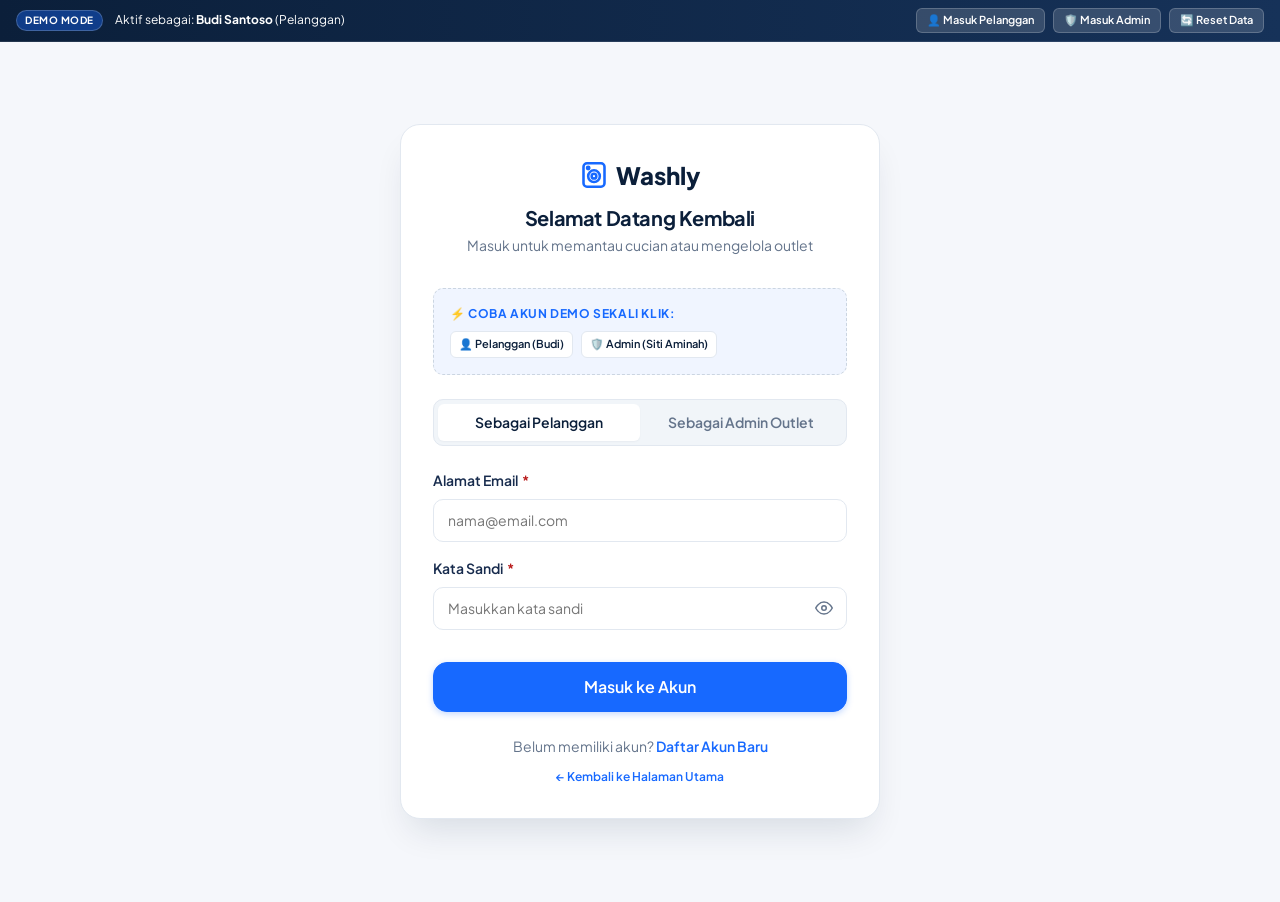
==== login.html @ fc2fd1ee "feat(auth): add landing page, registration, and role-based login with demo switcher" ====
<!DOCTYPE html>
<html lang="id">
<head>
  <meta charset="UTF-8">
  <meta name="viewport" content="width=device-width, initial-scale=1.0">
  <title>Masuk ke Akun — Washly</title>
  <meta name="description" content="Masuk ke portal Washly Laundry untuk memantau status cucian, riwayat pesanan, atau akses dasbor admin.">

  <link rel="stylesheet" href="css/reset.css">
  <link rel="stylesheet" href="css/global.css">
  <link rel="stylesheet" href="css/components.css">
  <link rel="stylesheet" href="css/auth.css">
  <link rel="stylesheet" href="css/responsive.css">
</head>
<body>

  <div class="auth-wrapper">
    <div class="auth-card">
      <div class="auth-header">
        <a href="index.html" class="auth-logo">
          <svg width="28" height="28" viewBox="0 0 24 24" fill="none" stroke="currentColor" stroke-width="2.2">
            <rect x="3" y="2" width="18" height="20" rx="3"/><circle cx="12" cy="13" r="5"/><circle cx="12" cy="13" r="2"/><circle cx="7" cy="6" r="1"/>
          </svg>
          <span>Washly</span>
        </a>
        <h1 class="auth-title">Selamat Datang Kembali</h1>
        <p class="auth-desc">Masuk untuk memantau cucian atau mengelola outlet</p>
      </div>

      <!-- Demo Accounts Shortcut Box -->
      <div class="auth-demo-accounts">
        <div class="auth-demo-title">
          <span>⚡ Coba Akun Demo Sekali Klik:</span>
        </div>
        <div class="auth-demo-buttons">
          <button type="button" class="auth-demo-pill" id="btn-fill-customer">
            👤 Pelanggan (Budi)
          </button>
          <button type="button" class="auth-demo-pill" id="btn-fill-admin">
            🛡️ Admin (Siti Aminah)
          </button>
        </div>
      </div>

      <!-- Role Selector Tabs -->
      <div class="auth-role-tabs">
        <button type="button" class="auth-role-tab active" data-role="customer">
          Sebagai Pelanggan
        </button>
        <button type="button" class="auth-role-tab" data-role="admin">
          Sebagai Admin Outlet
        </button>
      </div>

      <form id="washly-login-form" novalidate>
        <input type="hidden" id="login-role" value="customer">

        <div class="form-group">
          <label for="login-email" class="form-label">
            Alamat Email <span class="required">*</span>
          </label>
          <input 
            type="email" 
            id="login-email" 
            class="form-control" 
            placeholder="nama@email.com" 
            required 
            autocomplete="email"
          >
          <div class="form-error"></div>
        </div>

        <div class="form-group">
          <div class="flex items-center justify-between mb-xs">
            <label for="login-password" class="form-label" style="margin-bottom:0;">
              Kata Sandi <span class="required">*</span>
            </label>
          </div>
          <div class="input-password-wrapper">
            <input 
              type="password" 
              id="login-password" 
              class="form-control" 
              placeholder="Masukkan kata sandi" 
              required 
              autocomplete="current-password"
            >
            <button type="button" class="btn-toggle-password" aria-label="Lihat kata sandi">
              <svg width="18" height="18" viewBox="0 0 24 24" fill="none" stroke="currentColor" stroke-width="2"><path d="M1 12s4-8 11-8 11 8 11 8-4 8-11 8-11-8-11-8z"/><circle cx="12" cy="12" r="3"/></svg>
            </button>
          </div>
          <div class="form-error"></div>
        </div>

        <button type="submit" class="btn btn-primary btn-lg mt-md" style="width: 100%;">
          Masuk ke Akun
        </button>
      </form>

      <div class="auth-footer">
        Belum memiliki akun? <a href="register.html">Daftar Akun Baru</a>
        <div class="mt-xs">
          <a href="index.html" class="text-xs text-muted">← Kembali ke Halaman Utama</a>
        </div>
      </div>
    </div>
  </div>

  <!-- Scripts -->
  <script src="js/config.js"></script>
  <script src="js/mock-data.js"></script>
  <script src="js/validators.js"></script>
  <script src="js/api.js"></script>
  <script src="js/app.js"></script>
  <script src="js/navigation.js"></script>
  <script src="js/auth.js"></script>
</body>
</html>
---- css/global.css ----
/* ==========================================================================
   Washly - Global Tokens & Layout
   Theme: SOFT LUXURY — NAVY & ELECTRIC BLUE
   ========================================================================== */

@import url('https://fonts.googleapis.com/css2?family=Plus+Jakarta+Sans:wght@300;400;500;600;700;800&display=swap');

:root {
  /* Brand Palette */
  --color-primary-navy: #0B1F3A;
  --color-navy-dark: #071324;
  --color-navy-light: #163259;
  --color-navy-surface: #0f2544;

  --color-electric-blue: #1769FF;
  --color-electric-blue-hover: #0F58DE;
  --color-electric-blue-light: #EBF2FF;
  --color-electric-blue-subtle: #F0F5FF;

  /* Neutrals & Surfaces */
  --color-background: #F5F7FB;
  --color-surface: #FFFFFF;
  --color-surface-hover: #F8FAFC;
  --color-surface-elevated: #FFFFFF;

  /* Typography Colors */
  --color-text-primary: #172B4D;
  --color-text-secondary: #64748B;
  --color-text-muted: #94A3B8;
  --color-text-inverse: #FFFFFF;
  --color-text-link: #1769FF;

  /* Borders & Dividers */
  --color-border: #E2E8F0;
  --color-border-light: #F1F5F9;
  --color-border-focus: #1769FF;

  /* Status Colors */
  --color-success: #15803D;
  --color-success-bg: #DCFCE7;
  --color-success-border: #86EFAC;

  --color-warning: #B45309;
  --color-warning-bg: #FEF3C7;
  --color-warning-border: #FCD34D;

  --color-error: #B91C1C;
  --color-error-bg: #FEE2E2;
  --color-error-border: #FCA5A5;

  --color-info: #0284C7;
  --color-info-bg: #E0F2FE;
  --color-info-border: #7DD3FC;

  /* Spacing Scale (8pt system) */
  --space-2xs: 0.25rem;  /* 4px */
  --space-xs: 0.5rem;    /* 8px */
  --space-sm: 0.75rem;   /* 12px */
  --space-md: 1rem;      /* 16px */
  --space-lg: 1.5rem;    /* 24px */
  --space-xl: 2rem;      /* 32px */
  --space-2xl: 3rem;     /* 48px */
  --space-3xl: 4rem;     /* 64px */

  /* Typography Scale */
  --font-family-base: 'Plus Jakarta Sans', -apple-system, BlinkMacSystemFont, 'Segoe UI', Roboto, sans-serif;
  --font-size-xs: 0.75rem;    /* 12px */
  --font-size-sm: 0.875rem;   /* 14px */
  --font-size-base: 1rem;     /* 16px */
  --font-size-lg: 1.125rem;   /* 18px */
  --font-size-xl: 1.25rem;    /* 20px */
  --font-size-2xl: 1.5rem;    /* 24px */
  --font-size-3xl: 1.875rem;  /* 30px */
  --font-size-4xl: 2.25rem;   /* 36px */

  /* Border Radii */
  --radius-xs: 4px;
  --radius-sm: 6px;
  --radius-md: 10px;
  --radius-lg: 14px;
  --radius-xl: 20px;
  --radius-full: 9999px;

  /* Subtle Soft Luxury Shadows */
  --shadow-xs: 0 1px 2px rgba(11, 31, 58, 0.04);
  --shadow-sm: 0 2px 4px rgba(11, 31, 58, 0.05);
  --shadow-md: 0 4px 12px rgba(11, 31, 58, 0.06), 0 1px 3px rgba(11, 31, 58, 0.04);
  --shadow-lg: 0 10px 25px -5px rgba(11, 31, 58, 0.08), 0 8px 10px -6px rgba(11, 31, 58, 0.04);
  --shadow-xl: 0 20px 35px -10px rgba(11, 31, 58, 0.12);

  /* Transitions */
  --transition-fast: 150ms ease;
  --transition-normal: 250ms ease;
  --transition-slow: 350ms ease;
}

body {
  background-color: var(--color-background);
  color: var(--color-text-primary);
  font-family: var(--font-family-base);
  font-size: var(--font-size-base);
  min-height: 100vh;
  display: flex;
  flex-direction: column;
}

/* Base typography helpers */
h1, h2, h3, h4, h5, h6 {
  color: var(--color-primary-navy);
  font-weight: 700;
  line-height: 1.25;
  letter-spacing: -0.02em;
}

h1 { font-size: var(--font-size-3xl); }
h2 { font-size: var(--font-size-2xl); }
h3 { font-size: var(--font-size-xl); }
h4 { font-size: var(--font-size-lg); }
p { color: var(--color-text-secondary); line-height: 1.6; }

/* Layout Containers */
.container {
  width: 100%;
  max-width: 1240px;
  margin-inline: auto;
  padding-inline: var(--space-lg);
}

.container-narrow {
  width: 100%;
  max-width: 900px;
  margin-inline: auto;
  padding-inline: var(--space-lg);
}

.container-full {
  width: 100%;
  padding-inline: var(--space-lg);
}

/* Flex utilities */
.flex { display: flex; }
.flex-col { display: flex; flex-direction: column; }
.flex-wrap { flex-wrap: wrap; }
.items-center { align-items: center; }
.items-start { align-items: flex-start; }
.justify-between { justify-content: space-between; }
.justify-center { justify-content: center; }
.justify-end { justify-content: flex-end; }
.gap-xs { gap: var(--space-xs); }
.gap-sm { gap: var(--space-sm); }
.gap-md { gap: var(--space-md); }
.gap-lg { gap: var(--space-lg); }
.gap-xl { gap: var(--space-xl); }

/* Grid utilities */
.grid { display: grid; }
.grid-cols-2 { grid-template-columns: repeat(2, minmax(0, 1fr)); }
.grid-cols-3 { grid-template-columns: repeat(3, minmax(0, 1fr)); }
.grid-cols-4 { grid-template-columns: repeat(4, minmax(0, 1fr)); }

/* Spacing helpers */
.mt-xs { margin-top: var(--space-xs); }
.mt-sm { margin-top: var(--space-sm); }
.mt-md { margin-top: var(--space-md); }
.mt-lg { margin-top: var(--space-lg); }
.mt-xl { margin-top: var(--space-xl); }
.mb-xs { margin-bottom: var(--space-xs); }
.mb-sm { margin-bottom: var(--space-sm); }
.mb-md { margin-bottom: var(--space-md); }
.mb-lg { margin-bottom: var(--space-lg); }
.mb-xl { margin-bottom: var(--space-xl); }

/* Text helpers */
.text-center { text-align: center; }
.text-right { text-align: right; }
.text-sm { font-size: var(--font-size-sm); }
.text-xs { font-size: var(--font-size-xs); }
.text-muted { color: var(--color-text-muted); }
.text-secondary { color: var(--color-text-secondary); }
.font-medium { font-weight: 500; }
.font-semibold { font-weight: 600; }
.font-bold { font-weight: 700; }

/* Accessibility helper */
.sr-only {
  position: absolute;
  width: 1px;
  height: 1px;
  padding: 0;
  margin: -1px;
  overflow: hidden;
  clip: rect(0, 0, 0, 0);
  white-space: nowrap;
  border-width: 0;
}
---- css/components.css ----
/* ==========================================================================
   Washly - Reusable Components
   Buttons, Form Inputs, Cards, Tables, Badges, Steppers, Modals, Toasts
   ========================================================================== */

/* --------------------------------------------------------------------------
   Buttons
   -------------------------------------------------------------------------- */
.btn {
  display: inline-flex;
  align-items: center;
  justify-content: center;
  gap: var(--space-xs);
  padding: 0.625rem 1.25rem;
  font-size: var(--font-size-sm);
  font-weight: 600;
  border-radius: var(--radius-md);
  border: 1px solid transparent;
  transition: all var(--transition-fast);
  text-decoration: none;
  white-space: nowrap;
  line-height: 1.25;
}

.btn:disabled {
  opacity: 0.55;
  cursor: not-allowed;
  pointer-events: none;
}

.btn-primary {
  background-color: var(--color-electric-blue);
  color: #FFFFFF;
  border-color: var(--color-electric-blue);
  box-shadow: 0 2px 6px rgba(23, 105, 255, 0.25);
}

.btn-primary:hover {
  background-color: var(--color-electric-blue-hover);
  border-color: var(--color-electric-blue-hover);
  box-shadow: 0 4px 12px rgba(23, 105, 255, 0.35);
  transform: translateY(-1px);
}

.btn-navy {
  background-color: var(--color-primary-navy);
  color: #FFFFFF;
  border-color: var(--color-primary-navy);
}

.btn-navy:hover {
  background-color: var(--color-navy-light);
  border-color: var(--color-navy-light);
  transform: translateY(-1px);
}

.btn-secondary {
  background-color: #FFFFFF;
  color: var(--color-text-primary);
  border-color: var(--color-border);
  box-shadow: var(--shadow-xs);
}

.btn-secondary:hover {
  background-color: var(--color-surface-hover);
  border-color: #CBD5E1;
}

.btn-outline-primary {
  background-color: transparent;
  color: var(--color-electric-blue);
  border-color: var(--color-electric-blue);
}

.btn-outline-primary:hover {
  background-color: var(--color-electric-blue-light);
}

.btn-danger {
  background-color: var(--color-error);
  color: #FFFFFF;
  border-color: var(--color-error);
}

.btn-danger:hover {
  background-color: #991B1B;
}

.btn-sm {
  padding: 0.375rem 0.75rem;
  font-size: var(--font-size-xs);
  border-radius: var(--radius-sm);
}

.btn-lg {
  padding: 0.875rem 1.75rem;
  font-size: var(--font-size-base);
  border-radius: var(--radius-lg);
}

.btn-icon {
  padding: 0.5rem;
  border-radius: var(--radius-md);
}

/* --------------------------------------------------------------------------
   Cards
   -------------------------------------------------------------------------- */
.card {
  background-color: var(--color-surface);
  border: 1px solid var(--color-border);
  border-radius: var(--radius-lg);
  box-shadow: var(--shadow-xs);
  overflow: hidden;
  transition: box-shadow var(--transition-fast), border-color var(--transition-fast);
}

.card-hover:hover {
  border-color: #CBD5E1;
  box-shadow: var(--shadow-md);
  transform: translateY(-2px);
}

.card-header {
  padding: var(--space-lg);
  border-bottom: 1px solid var(--color-border);
  display: flex;
  align-items: center;
  justify-content: space-between;
}

.card-title {
  font-size: var(--font-size-lg);
  font-weight: 700;
  color: var(--color-primary-navy);
  margin: 0;
}

.card-subtitle {
  font-size: var(--font-size-sm);
  color: var(--color-text-secondary);
  margin-top: var(--space-2xs);
}

.card-body {
  padding: var(--space-lg);
}

.card-footer {
  padding: var(--space-md) var(--space-lg);
  background-color: var(--color-surface-hover);
  border-top: 1px solid var(--color-border);
}

/* --------------------------------------------------------------------------
   Form Controls
   -------------------------------------------------------------------------- */
.form-group {
  margin-bottom: var(--space-md);
  display: flex;
  flex-direction: column;
}

.form-label {
  display: block;
  font-size: var(--font-size-sm);
  font-weight: 600;
  color: var(--color-text-primary);
  margin-bottom: var(--space-xs);
}

.form-label .required {
  color: var(--color-error);
  margin-left: 2px;
}

.form-control,
.form-select,
.form-textarea {
  width: 100%;
  padding: 0.625rem 0.875rem;
  font-size: var(--font-size-sm);
  color: var(--color-text-primary);
  background-color: #FFFFFF;
  border: 1px solid var(--color-border);
  border-radius: var(--radius-md);
  transition: border-color var(--transition-fast), box-shadow var(--transition-fast);
}

.form-control:focus,
.form-select:focus,
.form-textarea:focus {
  border-color: var(--color-border-focus);
  box-shadow: 0 0 0 3px rgba(23, 105, 255, 0.15);
  outline: none;
}

.form-control.is-invalid,
.form-select.is-invalid,
.form-textarea.is-invalid {
  border-color: var(--color-error);
  background-color: #FFFDFD;
}

.form-control.is-invalid:focus {
  box-shadow: 0 0 0 3px rgba(185, 28, 28, 0.15);
}

.form-hint {
  font-size: var(--font-size-xs);
  color: var(--color-text-secondary);
  margin-top: var(--space-2xs);
}

.form-error {
  font-size: var(--font-size-xs);
  color: var(--color-error);
  margin-top: var(--space-2xs);
  display: none;
}

.form-error.visible {
  display: block;
}

.input-password-wrapper {
  position: relative;
  display: flex;
  align-items: center;
}

.input-password-wrapper .form-control {
  padding-right: 2.75rem;
}

.btn-toggle-password {
  position: absolute;
  right: 0.5rem;
  background: transparent;
  border: none;
  color: var(--color-text-secondary);
  padding: 0.375rem;
  border-radius: var(--radius-sm);
  display: flex;
  align-items: center;
  justify-content: center;
}

.btn-toggle-password:hover {
  color: var(--color-text-primary);
}

/* --------------------------------------------------------------------------
   Badges (Status & Service)
   -------------------------------------------------------------------------- */
.badge {
  display: inline-flex;
  align-items: center;
  gap: 0.375rem;
  padding: 0.25rem 0.625rem;
  font-size: var(--font-size-xs);
  font-weight: 600;
  border-radius: var(--radius-full);
  line-height: 1.2;
  white-space: nowrap;
}

.badge-dot {
  width: 6px;
  height: 6px;
  border-radius: 50%;
  background-color: currentColor;
}

/* Strict business flow status badges */
.badge-status-menunggu {
  background-color: #FEF3C7;
  color: #B45309;
  border: 1px solid #FCD34D;
}

.badge-status-diproses {
  background-color: #E0F2FE;
  color: #0369A1;
  border: 1px solid #BAE6FD;
}

.badge-status-siap {
  background-color: #EDE9FE;
  color: #6D28D9;
  border: 1px solid #DDD6FE;
}

.badge-status-diambil {
  background-color: #DCFCE7;
  color: #15803D;
  border: 1px solid #86EFAC;
}

.badge-service {
  background-color: var(--color-electric-blue-light);
  color: var(--color-electric-blue);
  border: 1px solid #D0E1FD;
}

.badge-role {
  background-color: #F1F5F9;
  color: #475569;
  border: 1px solid #E2E8F0;
  font-weight: 700;
  text-transform: uppercase;
  letter-spacing: 0.04em;
}

/* --------------------------------------------------------------------------
   Tables
   -------------------------------------------------------------------------- */
.table-container {
  width: 100%;
  overflow-x: auto;
  border: 1px solid var(--color-border);
  border-radius: var(--radius-lg);
  background-color: #FFFFFF;
}

.data-table {
  width: 100%;
  border-collapse: separate;
  border-spacing: 0;
  font-size: var(--font-size-sm);
}

.data-table th {
  background-color: #F8FAFC;
  color: var(--color-text-secondary);
  font-weight: 600;
  text-align: left;
  padding: 0.875rem 1rem;
  border-bottom: 1px solid var(--color-border);
  white-space: nowrap;
}

.data-table td {
  padding: 1rem;
  border-bottom: 1px solid var(--color-border);
  color: var(--color-text-primary);
  vertical-align: middle;
}

.data-table tbody tr:last-child td {
  border-bottom: none;
}

.data-table tbody tr:hover {
  background-color: #F9FAFB;
}

/* --------------------------------------------------------------------------
   Status Stepper / Progress Tracking
   -------------------------------------------------------------------------- */
.stepper {
  display: flex;
  align-items: flex-start;
  justify-content: space-between;
  position: relative;
  width: 100%;
  padding: var(--space-md) 0;
}

.step-item {
  flex: 1;
  display: flex;
  flex-direction: column;
  align-items: center;
  text-align: center;
  position: relative;
  z-index: 1;
}

.step-item:not(:last-child)::after {
  content: '';
  position: absolute;
  top: 18px;
  left: 50%;
  width: 100%;
  height: 3px;
  background-color: var(--color-border);
  z-index: -1;
  transition: background-color var(--transition-normal);
}

.step-item.completed:not(:last-child)::after {
  background-color: var(--color-electric-blue);
}

.step-item.active:not(:last-child)::after {
  background-color: var(--color-border);
}

.step-circle {
  width: 36px;
  height: 36px;
  border-radius: 50%;
  background-color: #FFFFFF;
  border: 2px solid var(--color-border);
  color: var(--color-text-muted);
  display: flex;
  align-items: center;
  justify-content: center;
  font-weight: 700;
  font-size: var(--font-size-xs);
  transition: all var(--transition-fast);
  margin-bottom: var(--space-xs);
}

.step-item.active .step-circle {
  background-color: var(--color-electric-blue);
  border-color: var(--color-electric-blue);
  color: #FFFFFF;
  box-shadow: 0 0 0 4px rgba(23, 105, 255, 0.2);
}

.step-item.completed .step-circle {
  background-color: var(--color-primary-navy);
  border-color: var(--color-primary-navy);
  color: #FFFFFF;
}

.step-title {
  font-size: var(--font-size-xs);
  font-weight: 600;
  color: var(--color-text-secondary);
}

.step-item.active .step-title {
  color: var(--color-electric-blue);
  font-weight: 700;
}

.step-item.completed .step-title {
  color: var(--color-primary-navy);
}

.step-time {
  font-size: 11px;
  color: var(--color-text-muted);
  margin-top: 2px;
}

/* Vertical Timeline variant */
.timeline {
  display: flex;
  flex-direction: column;
  position: relative;
  padding-left: var(--space-xl);
}

.timeline::before {
  content: '';
  position: absolute;
  top: 8px;
  bottom: 8px;
  left: 11px;
  width: 2px;
  background-color: var(--color-border);
}

.timeline-item {
  position: relative;
  padding-bottom: var(--space-lg);
}

.timeline-item:last-child {
  padding-bottom: 0;
}

.timeline-node {
  position: absolute;
  left: -24px;
  top: 4px;
  width: 14px;
  height: 14px;
  border-radius: 50%;
  background-color: #FFFFFF;
  border: 3px solid var(--color-border);
}

.timeline-item.active .timeline-node {
  border-color: var(--color-electric-blue);
  background-color: var(--color-electric-blue);
  box-shadow: 0 0 0 4px rgba(23, 105, 255, 0.2);
}

.timeline-item.completed .timeline-node {
  border-color: var(--color-primary-navy);
  background-color: var(--color-primary-navy);
}

/* --------------------------------------------------------------------------
   Demo Banner & Alert Pill
   -------------------------------------------------------------------------- */
.demo-banner {
  background: linear-gradient(90deg, #0B1F3A 0%, #163259 100%);
  color: #FFFFFF;
  padding: 0.5rem var(--space-md);
  font-size: var(--font-size-xs);
  display: flex;
  align-items: center;
  justify-content: space-between;
  border-bottom: 1px solid rgba(255, 255, 255, 0.1);
  position: sticky;
  top: 0;
  z-index: 1000;
}

.demo-banner-content {
  display: flex;
  align-items: center;
  gap: var(--space-sm);
  flex-wrap: wrap;
}

.demo-chip {
  background-color: rgba(23, 105, 255, 0.4);
  border: 1px solid rgba(255, 255, 255, 0.2);
  padding: 2px 8px;
  border-radius: var(--radius-full);
  font-weight: 700;
  letter-spacing: 0.05em;
  text-transform: uppercase;
  font-size: 10px;
}

.demo-actions {
  display: flex;
  align-items: center;
  gap: var(--space-xs);
}

.demo-btn {
  background-color: rgba(255, 255, 255, 0.15);
  color: #FFFFFF;
  border: 1px solid rgba(255, 255, 255, 0.2);
  padding: 3px 10px;
  border-radius: var(--radius-sm);
  font-size: 11px;
  font-weight: 600;
  transition: all var(--transition-fast);
}

.demo-btn:hover {
  background-color: rgba(255, 255, 255, 0.25);
}

/* --------------------------------------------------------------------------
   Modals
   -------------------------------------------------------------------------- */
.modal-backdrop {
  position: fixed;
  inset: 0;
  background-color: rgba(7, 19, 36, 0.6);
  backdrop-filter: blur(2px);
  display: flex;
  align-items: center;
  justify-content: center;
  z-index: 1050;
  opacity: 0;
  visibility: hidden;
  transition: opacity var(--transition-normal), visibility var(--transition-normal);
  padding: var(--space-md);
}

.modal-backdrop.is-open {
  opacity: 1;
  visibility: visible;
}

.modal-dialog {
  background-color: #FFFFFF;
  border-radius: var(--radius-lg);
  box-shadow: var(--shadow-xl);
  width: 100%;
  max-width: 520px;
  overflow: hidden;
  transform: translateY(16px);
  transition: transform var(--transition-normal);
}

.modal-backdrop.is-open .modal-dialog {
  transform: translateY(0);
}

.modal-header {
  padding: var(--space-lg);
  border-bottom: 1px solid var(--color-border);
  display: flex;
  align-items: center;
  justify-content: space-between;
}

.modal-title {
  font-size: var(--font-size-lg);
  font-weight: 700;
  color: var(--color-primary-navy);
}

.modal-close {
  background: transparent;
  border: none;
  color: var(--color-text-secondary);
  padding: 4px;
  border-radius: var(--radius-sm);
  display: flex;
}

.modal-close:hover {
  color: var(--color-text-primary);
  background-color: var(--color-surface-hover);
}

.modal-body {
  padding: var(--space-lg);
  max-height: calc(85vh - 130px);
  overflow-y: auto;
}

.modal-footer {
  padding: var(--space-md) var(--space-lg);
  background-color: var(--color-surface-hover);
  border-top: 1px solid var(--color-border);
  display: flex;
  align-items: center;
  justify-content: flex-end;
  gap: var(--space-sm);
}

/* --------------------------------------------------------------------------
   Toasts (Inline feedback notification)
   -------------------------------------------------------------------------- */
.toast-container {
  position: fixed;
  bottom: var(--space-xl);
  right: var(--space-xl);
  z-index: 1100;
  display: flex;
  flex-direction: column;
  gap: var(--space-xs);
  pointer-events: none;
}

.toast {
  pointer-events: auto;
  min-width: 300px;
  max-width: 440px;
  background-color: #FFFFFF;
  color: var(--color-text-primary);
  border-radius: var(--radius-md);
  padding: var(--space-sm) var(--space-md);
  box-shadow: var(--shadow-lg);
  border-left: 4px solid var(--color-electric-blue);
  display: flex;
  align-items: center;
  justify-content: space-between;
  gap: var(--space-sm);
  font-size: var(--font-size-sm);
  animation: slideInToast 250ms ease forwards;
}

.toast-success {
  border-left-color: var(--color-success);
}

.toast-error {
  border-left-color: var(--color-error);
}

.toast-warning {
  border-left-color: var(--color-warning);
}

@keyframes slideInToast {
  from {
    transform: translateX(100%);
    opacity: 0;
  }
  to {
    transform: translateX(0);
    opacity: 1;
  }
}

/* --------------------------------------------------------------------------
   Empty State
   -------------------------------------------------------------------------- */
.empty-state {
  padding: var(--space-2xl) var(--space-lg);
  text-align: center;
  display: flex;
  flex-direction: column;
  align-items: center;
  justify-content: center;
}

.empty-state-icon {
  width: 64px;
  height: 64px;
  border-radius: 50%;
  background-color: var(--color-electric-blue-light);
  color: var(--color-electric-blue);
  display: flex;
  align-items: center;
  justify-content: center;
  margin-bottom: var(--space-md);
}

.empty-state-title {
  font-size: var(--font-size-lg);
  font-weight: 700;
  color: var(--color-primary-navy);
  margin-bottom: var(--space-xs);
}

.empty-state-text {
  font-size: var(--font-size-sm);
  color: var(--color-text-secondary);
  max-width: 400px;
  margin-bottom: var(--space-md);
}
---- css/auth.css ----
/* ==========================================================================
   Washly - Auth Styles (Login & Register)
   ========================================================================== */

.auth-wrapper {
  min-height: calc(100vh - 40px);
  display: flex;
  align-items: center;
  justify-content: center;
  padding: var(--space-xl) var(--space-md);
  background-color: var(--color-background);
}

.auth-card {
  width: 100%;
  max-width: 480px;
  background-color: var(--color-surface);
  border: 1px solid var(--color-border);
  border-radius: var(--radius-xl);
  box-shadow: var(--shadow-xl);
  padding: var(--space-xl);
}

.auth-header {
  text-align: center;
  margin-bottom: var(--space-xl);
}

.auth-logo {
  display: inline-flex;
  align-items: center;
  gap: var(--space-xs);
  color: var(--color-primary-navy);
  font-size: var(--font-size-2xl);
  font-weight: 800;
  text-decoration: none;
  margin-bottom: var(--space-sm);
}

.auth-logo svg {
  color: var(--color-electric-blue);
}

.auth-title {
  font-size: var(--font-size-xl);
  color: var(--color-primary-navy);
  font-weight: 700;
  margin-bottom: var(--space-2xs);
}

.auth-desc {
  font-size: var(--font-size-sm);
  color: var(--color-text-secondary);
}

.auth-role-tabs {
  display: flex;
  background-color: #F1F5F9;
  padding: 4px;
  border-radius: var(--radius-md);
  margin-bottom: var(--space-lg);
  border: 1px solid var(--color-border);
}

.auth-role-tab {
  flex: 1;
  text-align: center;
  padding: 8px 12px;
  font-size: var(--font-size-sm);
  font-weight: 600;
  color: var(--color-text-secondary);
  border-radius: var(--radius-sm);
  background: transparent;
  border: none;
  cursor: pointer;
  transition: all var(--transition-fast);
}

.auth-role-tab.active {
  background-color: #FFFFFF;
  color: var(--color-primary-navy);
  box-shadow: var(--shadow-xs);
}

.auth-demo-accounts {
  background-color: var(--color-electric-blue-subtle);
  border: 1px dashed #CBD5E1;
  border-radius: var(--radius-md);
  padding: var(--space-md);
  margin-bottom: var(--space-lg);
}

.auth-demo-title {
  font-size: var(--font-size-xs);
  font-weight: 700;
  text-transform: uppercase;
  letter-spacing: 0.05em;
  color: var(--color-electric-blue);
  margin-bottom: var(--space-xs);
  display: flex;
  align-items: center;
  gap: 6px;
}

.auth-demo-buttons {
  display: flex;
  gap: var(--space-xs);
  flex-wrap: wrap;
}

.auth-demo-pill {
  font-size: 11px;
  padding: 4px 8px;
  border-radius: var(--radius-sm);
  background-color: #FFFFFF;
  border: 1px solid var(--color-border);
  color: var(--color-primary-navy);
  font-weight: 600;
  cursor: pointer;
  transition: all var(--transition-fast);
}

.auth-demo-pill:hover {
  background-color: var(--color-electric-blue-light);
  border-color: var(--color-electric-blue);
  color: var(--color-electric-blue);
}

.auth-footer {
  margin-top: var(--space-lg);
  text-align: center;
  font-size: var(--font-size-sm);
  color: var(--color-text-secondary);
}

.auth-footer a {
  color: var(--color-electric-blue);
  font-weight: 600;
}

.auth-footer a:hover {
  text-decoration: underline;
}
---- css/responsive.css ----
/* ==========================================================================
   Washly - Responsive Breakpoints & Mobile Optimization
   ========================================================================== */

/* --------------------------------------------------------------------------
   Laptops & Tablets Landscape (<= 1024px)
   -------------------------------------------------------------------------- */
@media (max-width: 1024px) {
  .admin-metrics-grid {
    grid-template-columns: repeat(2, 1fr);
  }

  .order-layout,
  .admin-processing-layout {
    grid-template-columns: 1fr;
  }

  .order-summary-card {
    position: static;
  }

  .stats-grid {
    grid-template-columns: repeat(2, 1fr);
  }
}

/* --------------------------------------------------------------------------
   Tablets Portrait & Mobile (< 768px)
   -------------------------------------------------------------------------- */
@media (max-width: 768px) {
  :root {
    --space-lg: 1rem;
    --space-xl: 1.5rem;
    --font-size-3xl: 1.5rem;
    --font-size-4xl: 1.875rem;
  }

  /* Customer Navigation Mobile */
  .mobile-nav-toggle {
    display: flex;
    align-items: center;
    justify-content: center;
    font-size: 1.5rem;
  }

  .nav-menu {
    display: none;
    position: absolute;
    top: 70px;
    left: 0;
    right: 0;
    background-color: #FFFFFF;
    flex-direction: column;
    padding: var(--space-md);
    border-bottom: 1px solid var(--color-border);
    box-shadow: var(--shadow-lg);
    gap: var(--space-xs);
  }

  .nav-menu.is-open {
    display: flex;
  }

  .nav-link {
    width: 100%;
    padding: 0.75rem 1rem;
  }

  /* Admin Sidebar Mobile Drawer */
  .admin-layout {
    position: relative;
  }

  .admin-sidebar {
    position: fixed;
    top: 37px;
    bottom: 0;
    left: 0;
    width: 280px;
    transform: translateX(-100%);
    box-shadow: var(--shadow-xl);
  }

  .admin-sidebar.is-open {
    transform: translateX(0);
  }

  .admin-topbar {
    padding: 0 var(--space-md);
  }

  .admin-content {
    padding: var(--space-md);
  }

  .admin-mobile-toggle {
    display: flex !important;
  }

  /* Stepper mobile adaptability */
  .stepper {
    flex-direction: column;
    gap: var(--space-md);
    align-items: flex-start;
  }

  .step-item {
    flex-direction: row;
    gap: var(--space-md);
    text-align: left;
    width: 100%;
  }

  .step-item:not(:last-child)::after {
    display: none;
  }

  /* Stats cards */
  .stats-grid,
  .admin-metrics-grid {
    grid-template-columns: 1fr;
  }

  .welcome-hero {
    flex-direction: column;
    align-items: flex-start;
    gap: var(--space-md);
  }

  /* Demo banner mobile wrapping */
  .demo-banner {
    flex-direction: column;
    align-items: flex-start;
    gap: 6px;
    font-size: 11px;
  }

  .app-header {
    top: 60px; /* adjusted for taller wrapped banner */
  }

  .admin-topbar {
    top: 60px;
  }

  .admin-sidebar {
    top: 60px;
  }

  /* Data Table Card Fallback on tiny screens */
  .table-responsive-card td {
    display: block;
    text-align: right;
    padding-left: 50%;
    position: relative;
  }
}

/* --------------------------------------------------------------------------
   Small Mobile Devices (< 480px)
   -------------------------------------------------------------------------- */
@media (max-width: 480px) {
  .service-selection-grid {
    grid-template-columns: 1fr;
  }

  .card-header {
    flex-direction: column;
    align-items: flex-start;
    gap: var(--space-xs);
  }

  .btn {
    width: 100%;
  }

  .btn-sm,
  .btn-icon {
    width: auto;
  }

  .toast {
    min-width: 90vw;
  }
}
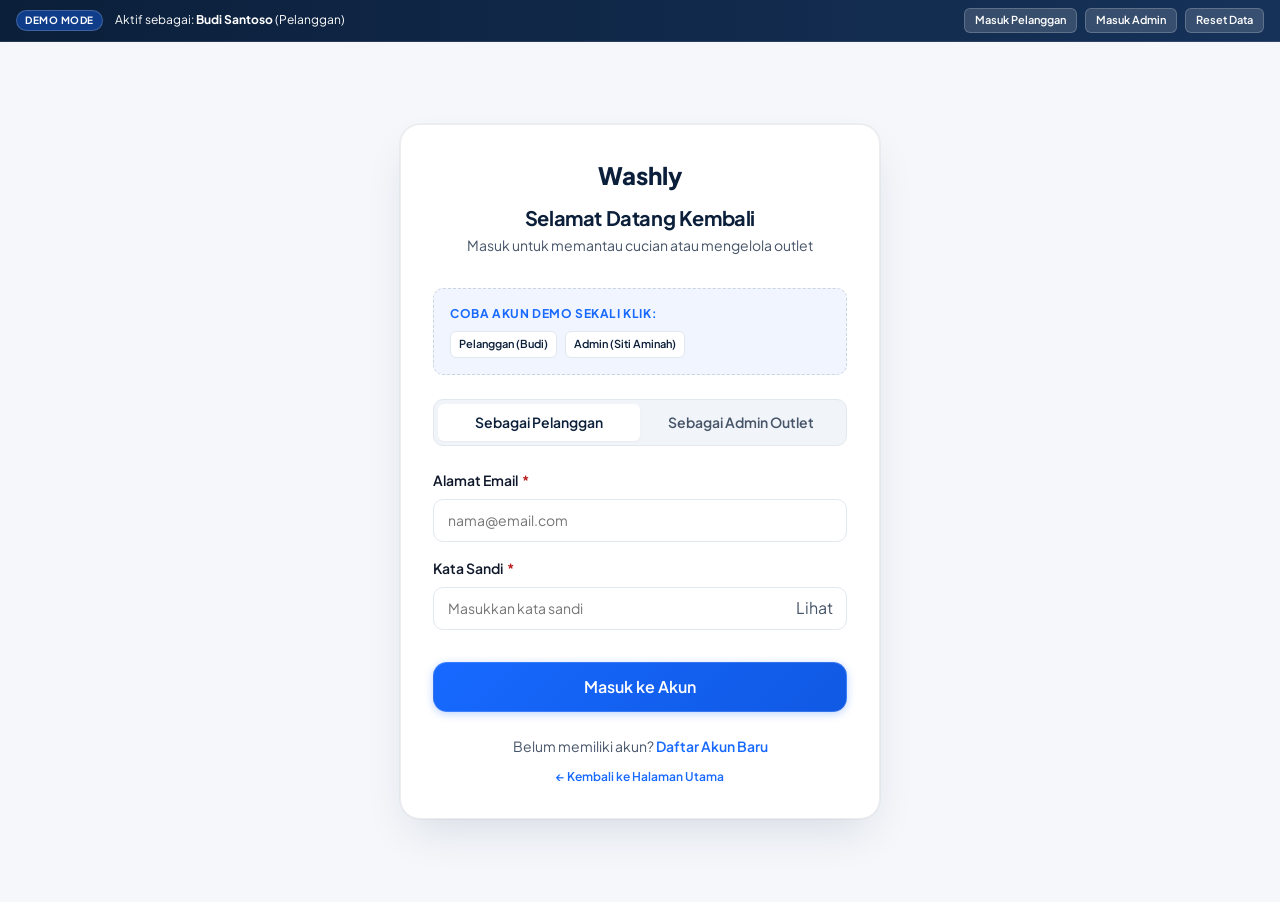
==== commit 4ff0b7ef: "refactor(login): remove logo and input icons from login page" ====
--- a/login.html
+++ b/login.html
@@ -18,9 +18,6 @@
     <div class="auth-card">
       <div class="auth-header">
         <a href="index.html" class="auth-logo">
-          <svg width="28" height="28" viewBox="0 0 24 24" fill="none" stroke="currentColor" stroke-width="2.2">
-            <rect x="3" y="2" width="18" height="20" rx="3"/><circle cx="12" cy="13" r="5"/><circle cx="12" cy="13" r="2"/><circle cx="7" cy="6" r="1"/>
-          </svg>
           <span>Washly</span>
         </a>
         <h1 class="auth-title">Selamat Datang Kembali</h1>
@@ -30,14 +27,14 @@
       <!-- Demo Accounts Shortcut Box -->
       <div class="auth-demo-accounts">
         <div class="auth-demo-title">
-          <span>⚡ Coba Akun Demo Sekali Klik:</span>
+          <span>Coba Akun Demo Sekali Klik:</span>
         </div>
         <div class="auth-demo-buttons">
           <button type="button" class="auth-demo-pill" id="btn-fill-customer">
-            👤 Pelanggan (Budi)
+            Pelanggan (Budi)
           </button>
           <button type="button" class="auth-demo-pill" id="btn-fill-admin">
-            🛡️ Admin (Siti Aminah)
+            Admin (Siti Aminah)
           </button>
         </div>
       </div>
@@ -85,9 +82,7 @@
               required 
               autocomplete="current-password"
             >
-            <button type="button" class="btn-toggle-password" aria-label="Lihat kata sandi">
-              <svg width="18" height="18" viewBox="0 0 24 24" fill="none" stroke="currentColor" stroke-width="2"><path d="M1 12s4-8 11-8 11 8 11 8-4 8-11 8-11-8-11-8z"/><circle cx="12" cy="12" r="3"/></svg>
-            </button>
+            <button type="button" class="btn-toggle-password" aria-label="Lihat kata sandi">Lihat</button>
           </div>
           <div class="form-error"></div>
         </div>
--- a/css/global.css
+++ b/css/global.css
@@ -16,6 +16,7 @@
   --color-electric-blue-hover: #0F58DE;
   --color-electric-blue-light: #EBF2FF;
   --color-electric-blue-subtle: #F0F5FF;
+  --color-electric-blue-glow: rgba(23, 105, 255, 0.22);
 
   /* Neutrals & Surfaces */
   --color-background: #F5F7FB;
@@ -24,9 +25,9 @@
   --color-surface-elevated: #FFFFFF;
 
   /* Typography Colors */
-  --color-text-primary: #172B4D;
-  --color-text-secondary: #64748B;
-  --color-text-muted: #94A3B8;
+  --color-text-primary: #0F172A;
+  --color-text-secondary: #475569;
+  --color-text-muted: #64748B;
   --color-text-inverse: #FFFFFF;
   --color-text-link: #1769FF;
 
@@ -34,6 +35,7 @@
   --color-border: #E2E8F0;
   --color-border-light: #F1F5F9;
   --color-border-focus: #1769FF;
+  --color-card-border: rgba(11, 31, 58, 0.08);
 
   /* Status Colors */
   --color-success: #15803D;
@@ -83,15 +85,28 @@
 
   /* Subtle Soft Luxury Shadows */
   --shadow-xs: 0 1px 2px rgba(11, 31, 58, 0.04);
-  --shadow-sm: 0 2px 4px rgba(11, 31, 58, 0.05);
-  --shadow-md: 0 4px 12px rgba(11, 31, 58, 0.06), 0 1px 3px rgba(11, 31, 58, 0.04);
-  --shadow-lg: 0 10px 25px -5px rgba(11, 31, 58, 0.08), 0 8px 10px -6px rgba(11, 31, 58, 0.04);
-  --shadow-xl: 0 20px 35px -10px rgba(11, 31, 58, 0.12);
-
-  /* Transitions */
-  --transition-fast: 150ms ease;
-  --transition-normal: 250ms ease;
-  --transition-slow: 350ms ease;
+  --shadow-sm: 0 2px 5px rgba(11, 31, 58, 0.05), 0 1px 2px rgba(11, 31, 58, 0.03);
+  --shadow-md: 0 4px 14px rgba(11, 31, 58, 0.06), 0 1px 3px rgba(11, 31, 58, 0.03);
+  --shadow-lg: 0 12px 28px -6px rgba(11, 31, 58, 0.08), 0 4px 12px -2px rgba(11, 31, 58, 0.03);
+  --shadow-xl: 0 24px 44px -12px rgba(11, 31, 58, 0.12), 0 8px 16px -4px rgba(11, 31, 58, 0.04);
+  --shadow-glow: 0 0 24px rgba(23, 105, 255, 0.28);
+
+  /* Physics-based Easing & Timing Curves */
+  --ease-out-expo: cubic-bezier(0.16, 1, 0.3, 1);
+  --ease-in-out: cubic-bezier(0.4, 0, 0.2, 1);
+  --ease-spring: cubic-bezier(0.34, 1.4, 0.64, 1);
+
+  --transition-fast: 150ms var(--ease-out-expo);
+  --transition-normal: 240ms var(--ease-out-expo);
+  --transition-slow: 380ms var(--ease-out-expo);
+  --transition-spring: 300ms var(--ease-spring);
+}
+
+html {
+  scroll-behavior: smooth;
+  -webkit-font-smoothing: antialiased;
+  -moz-osx-font-smoothing: grayscale;
+  text-rendering: optimizeLegibility;
 }
 
 body {
@@ -102,6 +117,34 @@
   min-height: 100vh;
   display: flex;
   flex-direction: column;
+  overflow-x: hidden;
+  opacity: 1;
+  transition: opacity 160ms var(--ease-out-expo), transform 160ms var(--ease-out-expo);
+}
+
+/* Page entrance motion */
+body.page-enter {
+  animation: washlyPageEntrance 260ms var(--ease-out-expo) forwards;
+}
+
+/* Page exit transition for link clicks */
+body.page-exit {
+  opacity: 0 !important;
+  transform: translateY(-4px) !important;
+}
+
+/* Top Navigation Loading Bar */
+#washly-page-progress {
+  position: fixed;
+  top: 0;
+  left: 0;
+  height: 3px;
+  width: 0%;
+  background: linear-gradient(90deg, #1769FF, #60A5FA, #38BDF8);
+  box-shadow: 0 0 10px rgba(23, 105, 255, 0.6);
+  z-index: 99999;
+  transition: width 240ms var(--ease-out-expo), opacity 180ms ease;
+  pointer-events: none;
 }
 
 /* Base typography helpers */
@@ -178,9 +221,15 @@
 .text-xs { font-size: var(--font-size-xs); }
 .text-muted { color: var(--color-text-muted); }
 .text-secondary { color: var(--color-text-secondary); }
+.text-link { color: var(--color-text-link); text-decoration: none; transition: color var(--transition-fast); }
+.text-link:hover { text-decoration: underline; color: var(--color-electric-blue-hover); }
 .font-medium { font-weight: 500; }
 .font-semibold { font-weight: 600; }
 .font-bold { font-weight: 700; }
+.block { display: block; }
+.mt-2xs { margin-top: var(--space-2xs); }
+.pt-sm { padding-top: var(--space-sm); }
+.pt-md { padding-top: var(--space-md); }
 
 /* Accessibility helper */
 .sr-only {
@@ -194,3 +243,134 @@
   white-space: nowrap;
   border-width: 0;
 }
+
+/* ==========================================================================
+   Motion Keyframes & Micro-Interaction Animations
+   ========================================================================== */
+
+@keyframes washlyPageEntrance {
+  0% {
+    opacity: 0;
+    transform: translateY(6px);
+  }
+  100% {
+    opacity: 1;
+    transform: translateY(0);
+  }
+}
+
+@keyframes pulseDot {
+  0%, 100% {
+    transform: scale(1);
+    opacity: 1;
+    box-shadow: 0 0 0 0 rgba(23, 105, 255, 0.4);
+  }
+  50% {
+    transform: scale(1.15);
+    opacity: 0.85;
+    box-shadow: 0 0 0 4px rgba(23, 105, 255, 0);
+  }
+}
+
+@keyframes pulseRing {
+  0% {
+    box-shadow: 0 0 0 0 rgba(23, 105, 255, 0.45);
+  }
+  70% {
+    box-shadow: 0 0 0 8px rgba(23, 105, 255, 0);
+  }
+  100% {
+    box-shadow: 0 0 0 0 rgba(23, 105, 255, 0);
+  }
+}
+
+@keyframes popIn {
+  0% {
+    opacity: 0;
+    transform: scale(0.6);
+  }
+  70% {
+    transform: scale(1.12);
+  }
+  100% {
+    opacity: 1;
+    transform: scale(1);
+  }
+}
+
+@keyframes shakeError {
+  0%, 100% { transform: translateX(0); }
+  20%, 60% { transform: translateX(-5px); }
+  40%, 80% { transform: translateX(5px); }
+}
+
+@keyframes shimmer {
+  0% {
+    background-position: -200% 0;
+  }
+  100% {
+    background-position: 200% 0;
+  }
+}
+
+@keyframes priceGlowTicker {
+  0% {
+    background-color: rgba(23, 105, 255, 0.18);
+    transform: scale(1.03);
+  }
+  50% {
+    background-color: rgba(23, 105, 255, 0.08);
+  }
+  100% {
+    background-color: transparent;
+    transform: scale(1);
+  }
+}
+
+/* Utility Animation Classes */
+.animate-fade-in {
+  animation: washlyPageEntrance 240ms var(--ease-out-expo) forwards;
+}
+
+.price-flash {
+  animation: priceGlowTicker 600ms var(--ease-out-expo) forwards;
+  border-radius: var(--radius-sm);
+  display: inline-block;
+}
+
+.shake {
+  animation: shakeError 340ms ease-in-out;
+}
+
+/* Skeleton Loading Shimmer */
+.skeleton {
+  background: linear-gradient(90deg, #F1F5F9 25%, #E2E8F0 50%, #F1F5F9 75%);
+  background-size: 200% 100%;
+  animation: shimmer 1.6s infinite ease-in-out;
+  border-radius: var(--radius-sm);
+}
+
+/* ==========================================================================
+   Prefers Reduced Motion Respect (WCAG & Accessibility)
+   ========================================================================== */
+@media (prefers-reduced-motion: reduce) {
+  *,
+  *::before,
+  *::after {
+    animation-duration: 0.01ms !important;
+    animation-iteration-count: 1 !important;
+    transition-duration: 0.01ms !important;
+    scroll-behavior: auto !important;
+  }
+
+  body.page-enter,
+  body.page-exit {
+    animation: none !important;
+    transform: none !important;
+    opacity: 1 !important;
+  }
+
+  #washly-page-progress {
+    display: none !important;
+  }
+}
--- a/css/components.css
+++ b/css/components.css
@@ -20,38 +20,53 @@
   text-decoration: none;
   white-space: nowrap;
   line-height: 1.25;
+  cursor: pointer;
+  user-select: none;
+  position: relative;
+}
+
+.btn:active {
+  transform: scale(0.97) !important;
+}
+
+.btn:focus-visible {
+  outline: 2px solid var(--color-electric-blue);
+  outline-offset: 2px;
 }
 
 .btn:disabled {
   opacity: 0.55;
   cursor: not-allowed;
   pointer-events: none;
+  transform: none !important;
 }
 
 .btn-primary {
-  background-color: var(--color-electric-blue);
+  background: linear-gradient(135deg, var(--color-electric-blue) 0%, #1059e3 100%);
   color: #FFFFFF;
-  border-color: var(--color-electric-blue);
-  box-shadow: 0 2px 6px rgba(23, 105, 255, 0.25);
+  border-color: rgba(255, 255, 255, 0.15);
+  box-shadow: 0 2px 8px rgba(23, 105, 255, 0.28);
 }
 
 .btn-primary:hover {
-  background-color: var(--color-electric-blue-hover);
-  border-color: var(--color-electric-blue-hover);
-  box-shadow: 0 4px 12px rgba(23, 105, 255, 0.35);
-  transform: translateY(-1px);
+  background: linear-gradient(135deg, var(--color-electric-blue-hover) 0%, #0d4ec9 100%);
+  border-color: rgba(255, 255, 255, 0.25);
+  box-shadow: 0 4px 16px rgba(23, 105, 255, 0.38);
+  transform: translateY(-1.5px);
 }
 
 .btn-navy {
-  background-color: var(--color-primary-navy);
+  background: linear-gradient(135deg, var(--color-primary-navy) 0%, var(--color-navy-light) 100%);
   color: #FFFFFF;
-  border-color: var(--color-primary-navy);
+  border-color: rgba(255, 255, 255, 0.1);
+  box-shadow: 0 2px 8px rgba(11, 31, 58, 0.25);
 }
 
 .btn-navy:hover {
-  background-color: var(--color-navy-light);
-  border-color: var(--color-navy-light);
-  transform: translateY(-1px);
+  background: linear-gradient(135deg, #10294c 0%, #1e4273 100%);
+  border-color: rgba(255, 255, 255, 0.18);
+  box-shadow: 0 4px 14px rgba(11, 31, 58, 0.32);
+  transform: translateY(-1.5px);
 }
 
 .btn-secondary {
@@ -64,6 +79,9 @@
 .btn-secondary:hover {
   background-color: var(--color-surface-hover);
   border-color: #CBD5E1;
+  color: var(--color-primary-navy);
+  transform: translateY(-1px);
+  box-shadow: var(--shadow-sm);
 }
 
 .btn-outline-primary {
@@ -74,16 +92,20 @@
 
 .btn-outline-primary:hover {
   background-color: var(--color-electric-blue-light);
+  transform: translateY(-1px);
 }
 
 .btn-danger {
   background-color: var(--color-error);
   color: #FFFFFF;
   border-color: var(--color-error);
+  box-shadow: 0 2px 6px rgba(185, 28, 28, 0.25);
 }
 
 .btn-danger:hover {
   background-color: #991B1B;
+  box-shadow: 0 4px 12px rgba(185, 28, 28, 0.35);
+  transform: translateY(-1px);
 }
 
 .btn-sm {
@@ -108,17 +130,17 @@
    -------------------------------------------------------------------------- */
 .card {
   background-color: var(--color-surface);
-  border: 1px solid var(--color-border);
+  border: 1px solid var(--color-card-border);
   border-radius: var(--radius-lg);
   box-shadow: var(--shadow-xs);
   overflow: hidden;
-  transition: box-shadow var(--transition-fast), border-color var(--transition-fast);
+  transition: box-shadow var(--transition-normal), border-color var(--transition-normal), transform var(--transition-normal);
 }
 
 .card-hover:hover {
-  border-color: #CBD5E1;
+  border-color: rgba(23, 105, 255, 0.35);
   box-shadow: var(--shadow-md);
-  transform: translateY(-2px);
+  transform: translateY(-2.5px);
 }
 
 .card-header {
@@ -184,14 +206,14 @@
   background-color: #FFFFFF;
   border: 1px solid var(--color-border);
   border-radius: var(--radius-md);
-  transition: border-color var(--transition-fast), box-shadow var(--transition-fast);
+  transition: border-color var(--transition-fast), box-shadow var(--transition-fast), background-color var(--transition-fast);
 }
 
 .form-control:focus,
 .form-select:focus,
 .form-textarea:focus {
   border-color: var(--color-border-focus);
-  box-shadow: 0 0 0 3px rgba(23, 105, 255, 0.15);
+  box-shadow: 0 0 0 3px rgba(23, 105, 255, 0.18);
   outline: none;
 }
 
@@ -200,10 +222,11 @@
 .form-textarea.is-invalid {
   border-color: var(--color-error);
   background-color: #FFFDFD;
+  animation: shakeError 340ms ease-in-out;
 }
 
 .form-control.is-invalid:focus {
-  box-shadow: 0 0 0 3px rgba(185, 28, 28, 0.15);
+  box-shadow: 0 0 0 3px rgba(185, 28, 28, 0.18);
 }
 
 .form-hint {
@@ -279,16 +302,28 @@
   border: 1px solid #FCD34D;
 }
 
+.badge-status-menunggu .badge-dot {
+  animation: pulseDot 2.4s infinite ease-in-out;
+}
+
 .badge-status-diproses {
   background-color: #E0F2FE;
   color: #0369A1;
   border: 1px solid #BAE6FD;
 }
 
+.badge-status-diproses .badge-dot {
+  animation: pulseDot 2s infinite ease-in-out;
+}
+
 .badge-status-siap {
   background-color: #EDE9FE;
   color: #6D28D9;
   border: 1px solid #DDD6FE;
+}
+
+.badge-status-siap .badge-dot {
+  animation: pulseDot 1.8s infinite ease-in-out;
 }
 
 .badge-status-diambil {
@@ -418,6 +453,7 @@
   border-color: var(--color-electric-blue);
   color: #FFFFFF;
   box-shadow: 0 0 0 4px rgba(23, 105, 255, 0.2);
+  animation: pulseRing 2.4s infinite ease-in-out;
 }
 
 .step-item.completed .step-circle {
@@ -558,15 +594,16 @@
 .modal-backdrop {
   position: fixed;
   inset: 0;
-  background-color: rgba(7, 19, 36, 0.6);
-  backdrop-filter: blur(2px);
+  background-color: rgba(7, 19, 36, 0.65);
+  backdrop-filter: blur(8px);
+  -webkit-backdrop-filter: blur(8px);
   display: flex;
   align-items: center;
   justify-content: center;
   z-index: 1050;
   opacity: 0;
   visibility: hidden;
-  transition: opacity var(--transition-normal), visibility var(--transition-normal);
+  transition: opacity 240ms var(--ease-out-expo), visibility 240ms var(--ease-out-expo);
   padding: var(--space-md);
 }
 
@@ -577,17 +614,17 @@
 
 .modal-dialog {
   background-color: #FFFFFF;
-  border-radius: var(--radius-lg);
-  box-shadow: var(--shadow-xl);
+  border-radius: var(--radius-xl);
+  box-shadow: 0 24px 50px -12px rgba(11, 31, 58, 0.25), 0 0 0 1px rgba(255, 255, 255, 0.1);
   width: 100%;
   max-width: 520px;
   overflow: hidden;
-  transform: translateY(16px);
-  transition: transform var(--transition-normal);
+  transform: scale(0.95) translateY(12px);
+  transition: transform 260ms var(--ease-spring), opacity 200ms ease;
 }
 
 .modal-backdrop.is-open .modal-dialog {
-  transform: translateY(0);
+  transform: scale(1) translateY(0);
 }
 
 .modal-header {
@@ -608,14 +645,17 @@
   background: transparent;
   border: none;
   color: var(--color-text-secondary);
-  padding: 4px;
+  padding: 6px;
   border-radius: var(--radius-sm);
   display: flex;
+  cursor: pointer;
+  transition: all var(--transition-fast);
 }
 
 .modal-close:hover {
-  color: var(--color-text-primary);
+  color: var(--color-primary-navy);
   background-color: var(--color-surface-hover);
+  transform: scale(1.08);
 }
 
 .modal-body {
@@ -641,7 +681,7 @@
   position: fixed;
   bottom: var(--space-xl);
   right: var(--space-xl);
-  z-index: 1100;
+  z-index: 9999;
   display: flex;
   flex-direction: column;
   gap: var(--space-xs);
@@ -650,20 +690,43 @@
 
 .toast {
   pointer-events: auto;
-  min-width: 300px;
+  min-width: 320px;
   max-width: 440px;
   background-color: #FFFFFF;
   color: var(--color-text-primary);
-  border-radius: var(--radius-md);
+  border-radius: var(--radius-lg);
   padding: var(--space-sm) var(--space-md);
-  box-shadow: var(--shadow-lg);
+  box-shadow: 0 10px 30px -4px rgba(11, 31, 58, 0.15), 0 4px 10px -2px rgba(11, 31, 58, 0.06);
   border-left: 4px solid var(--color-electric-blue);
+  border-top: 1px solid rgba(11, 31, 58, 0.05);
+  border-right: 1px solid rgba(11, 31, 58, 0.05);
+  border-bottom: 1px solid rgba(11, 31, 58, 0.05);
   display: flex;
   align-items: center;
   justify-content: space-between;
   gap: var(--space-sm);
   font-size: var(--font-size-sm);
-  animation: slideInToast 250ms ease forwards;
+  position: relative;
+  overflow: hidden;
+  animation: slideInToast 280ms var(--ease-spring) forwards;
+  transition: opacity 220ms ease, transform 220ms var(--ease-out-expo);
+}
+
+.toast-progress {
+  position: absolute;
+  bottom: 0;
+  left: 0;
+  height: 3px;
+  width: 100%;
+  background-color: currentColor;
+  opacity: 0.25;
+  transform-origin: left center;
+  animation: toastCountdown linear forwards;
+}
+
+@keyframes toastCountdown {
+  from { transform: scaleX(1); }
+  to { transform: scaleX(0); }
 }
 
 .toast-success {
@@ -680,11 +743,11 @@
 
 @keyframes slideInToast {
   from {
-    transform: translateX(100%);
+    transform: translateX(110%) scale(0.95);
     opacity: 0;
   }
   to {
-    transform: translateX(0);
+    transform: translateX(0) scale(1);
     opacity: 1;
   }
 }
--- a/css/auth.css
+++ b/css/auth.css
@@ -15,10 +15,11 @@
   width: 100%;
   max-width: 480px;
   background-color: var(--color-surface);
-  border: 1px solid var(--color-border);
+  border: 1px solid var(--color-card-border);
   border-radius: var(--radius-xl);
-  box-shadow: var(--shadow-xl);
+  box-shadow: 0 20px 45px -10px rgba(11, 31, 58, 0.12), 0 0 0 1px rgba(11, 31, 58, 0.04);
   padding: var(--space-xl);
+  animation: washlyPageEntrance 300ms var(--ease-spring) forwards;
 }
 
 .auth-header {
--- a/css/responsive.css
+++ b/css/responsive.css
@@ -35,30 +35,58 @@
     --font-size-4xl: 1.875rem;
   }
 
+  .hero-grid {
+    grid-template-columns: 1fr !important;
+    gap: var(--space-xl) !important;
+  }
+
+  .grid-cols-4,
+  .grid-cols-3 {
+    grid-template-columns: 1fr !important;
+  }
+
   /* Customer Navigation Mobile */
   .mobile-nav-toggle {
     display: flex;
     align-items: center;
     justify-content: center;
     font-size: 1.5rem;
+    cursor: pointer;
+    border-radius: var(--radius-sm);
+    transition: transform var(--transition-fast), color var(--transition-fast);
+  }
+
+  .mobile-nav-toggle:active {
+    transform: scale(0.9);
   }
 
   .nav-menu {
-    display: none;
-    position: absolute;
-    top: 70px;
+    display: flex;
+    position: fixed;
+    top: 98px;
     left: 0;
     right: 0;
-    background-color: #FFFFFF;
-    flex-direction: column;
-    padding: var(--space-md);
+    background-color: rgba(255, 255, 255, 0.98);
+    backdrop-filter: blur(16px);
+    -webkit-backdrop-filter: blur(16px);
+    flex-direction: column;
+    padding: var(--space-md) var(--space-lg);
     border-bottom: 1px solid var(--color-border);
-    box-shadow: var(--shadow-lg);
+    box-shadow: 0 12px 30px -4px rgba(11, 31, 58, 0.15);
     gap: var(--space-xs);
+    opacity: 0;
+    visibility: hidden;
+    transform: translateY(-8px);
+    transition: opacity 220ms var(--ease-out-expo), transform 220ms var(--ease-out-expo), visibility 220ms;
+    pointer-events: none;
+    z-index: 980;
   }
 
   .nav-menu.is-open {
-    display: flex;
+    opacity: 1;
+    visibility: visible;
+    transform: translateY(0);
+    pointer-events: auto;
   }
 
   .nav-link {
@@ -79,6 +107,8 @@
     width: 280px;
     transform: translateX(-100%);
     box-shadow: var(--shadow-xl);
+    z-index: 950;
+    transition: transform 260ms var(--ease-out-expo);
   }
 
   .admin-sidebar.is-open {
@@ -95,13 +125,22 @@
 
   .admin-mobile-toggle {
     display: flex !important;
+    cursor: pointer;
+    align-items: center;
+    justify-content: center;
+  }
+
+  .admin-mobile-toggle:active {
+    transform: scale(0.9);
   }
 
   /* Stepper mobile adaptability */
   .stepper {
     flex-direction: column;
-    gap: var(--space-md);
-    align-items: flex-start;
+    gap: var(--space-lg);
+    align-items: flex-start;
+    position: relative;
+    padding-left: var(--space-xs);
   }
 
   .step-item {
@@ -109,10 +148,23 @@
     gap: var(--space-md);
     text-align: left;
     width: 100%;
+    position: relative;
+    z-index: 1;
   }
 
   .step-item:not(:last-child)::after {
-    display: none;
+    display: block !important;
+    position: absolute;
+    top: 36px;
+    left: 17px;
+    width: 2px;
+    height: calc(100% + var(--space-lg) - 36px);
+    background-color: var(--color-border);
+    z-index: -1;
+  }
+
+  .step-item.completed:not(:last-child)::after {
+    background-color: var(--color-electric-blue);
   }
 
   /* Stats cards */
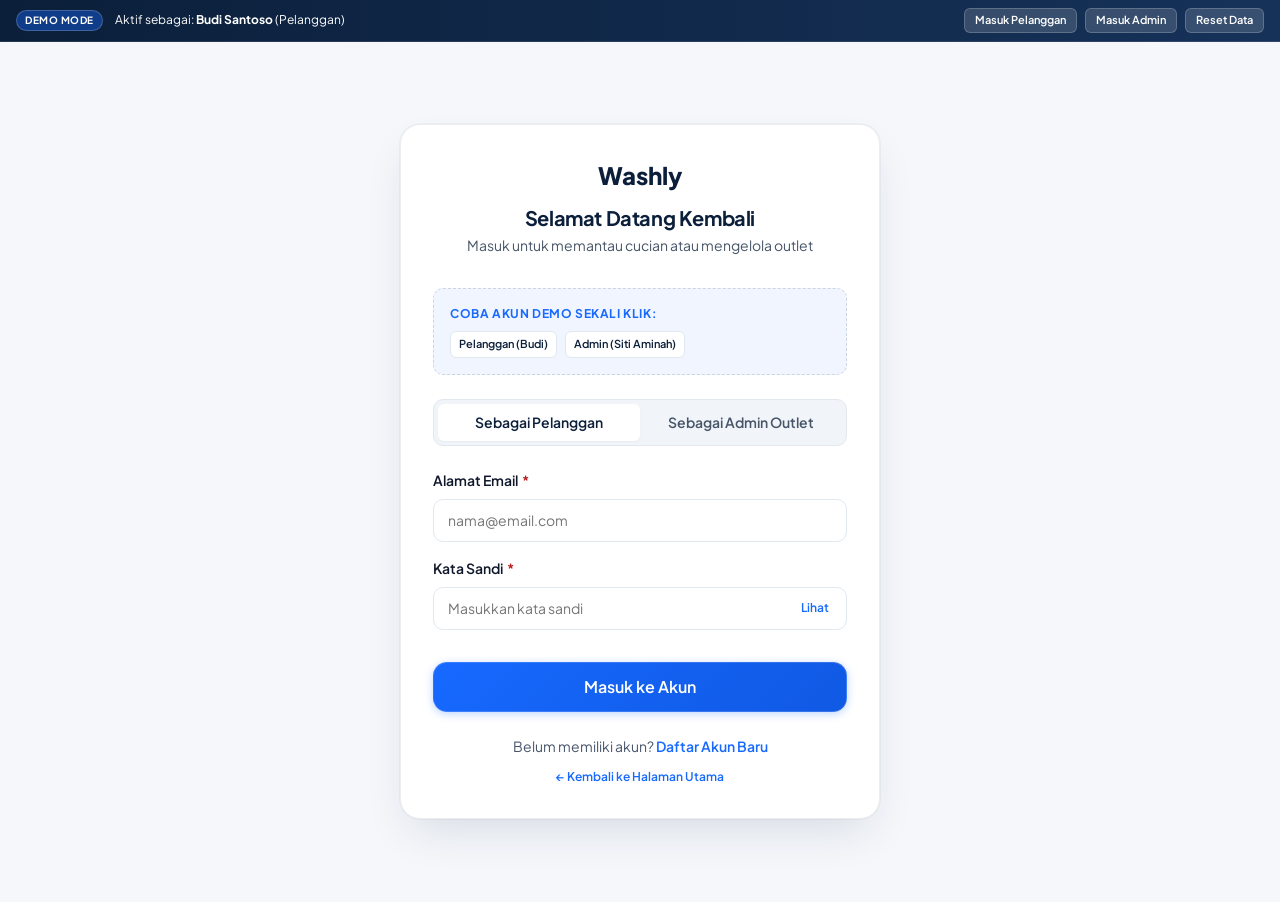
==== commit dfbdad90: "chore: remove em dash from login.html title" ====
--- a/login.html
+++ b/login.html
@@ -3,7 +3,7 @@
 <head>
   <meta charset="UTF-8">
   <meta name="viewport" content="width=device-width, initial-scale=1.0">
-  <title>Masuk ke Akun — Washly</title>
+  <title>Masuk ke Akun Washly</title>
   <meta name="description" content="Masuk ke portal Washly Laundry untuk memantau status cucian, riwayat pesanan, atau akses dasbor admin.">
 
   <link rel="stylesheet" href="css/reset.css">
--- a/css/components.css
+++ b/css/components.css
@@ -258,19 +258,24 @@
 
 .btn-toggle-password {
   position: absolute;
-  right: 0.5rem;
+  right: 0.75rem;
   background: transparent;
   border: none;
-  color: var(--color-text-secondary);
-  padding: 0.375rem;
+  color: var(--color-electric-blue);
+  font-size: var(--font-size-xs);
+  font-weight: 600;
+  cursor: pointer;
+  padding: 2px 6px;
   border-radius: var(--radius-sm);
   display: flex;
   align-items: center;
   justify-content: center;
+  transition: color var(--transition-fast);
 }
 
 .btn-toggle-password:hover {
-  color: var(--color-text-primary);
+  color: var(--color-electric-blue-hover);
+  text-decoration: underline;
 }
 
 /* --------------------------------------------------------------------------
--- a/css/responsive.css
+++ b/css/responsive.css
@@ -50,14 +50,19 @@
     display: flex;
     align-items: center;
     justify-content: center;
-    font-size: 1.5rem;
+    font-size: var(--font-size-xs);
+    font-weight: 700;
+    padding: 0.35rem 0.75rem;
+    border: 1px solid var(--color-border);
+    border-radius: var(--radius-sm);
+    background: #FFFFFF;
+    color: var(--color-primary-navy);
     cursor: pointer;
-    border-radius: var(--radius-sm);
-    transition: transform var(--transition-fast), color var(--transition-fast);
+    transition: transform var(--transition-fast), color var(--transition-fast), border-color var(--transition-fast);
   }
 
   .mobile-nav-toggle:active {
-    transform: scale(0.9);
+    transform: scale(0.95);
   }
 
   .nav-menu {
@@ -125,13 +130,20 @@
 
   .admin-mobile-toggle {
     display: flex !important;
-    cursor: pointer;
     align-items: center;
     justify-content: center;
+    font-size: var(--font-size-xs);
+    font-weight: 700;
+    padding: 0.35rem 0.75rem;
+    border: 1px solid var(--color-border);
+    border-radius: var(--radius-sm);
+    background: #FFFFFF;
+    color: var(--color-primary-navy);
+    cursor: pointer;
   }
 
   .admin-mobile-toggle:active {
-    transform: scale(0.9);
+    transform: scale(0.95);
   }
 
   /* Stepper mobile adaptability */
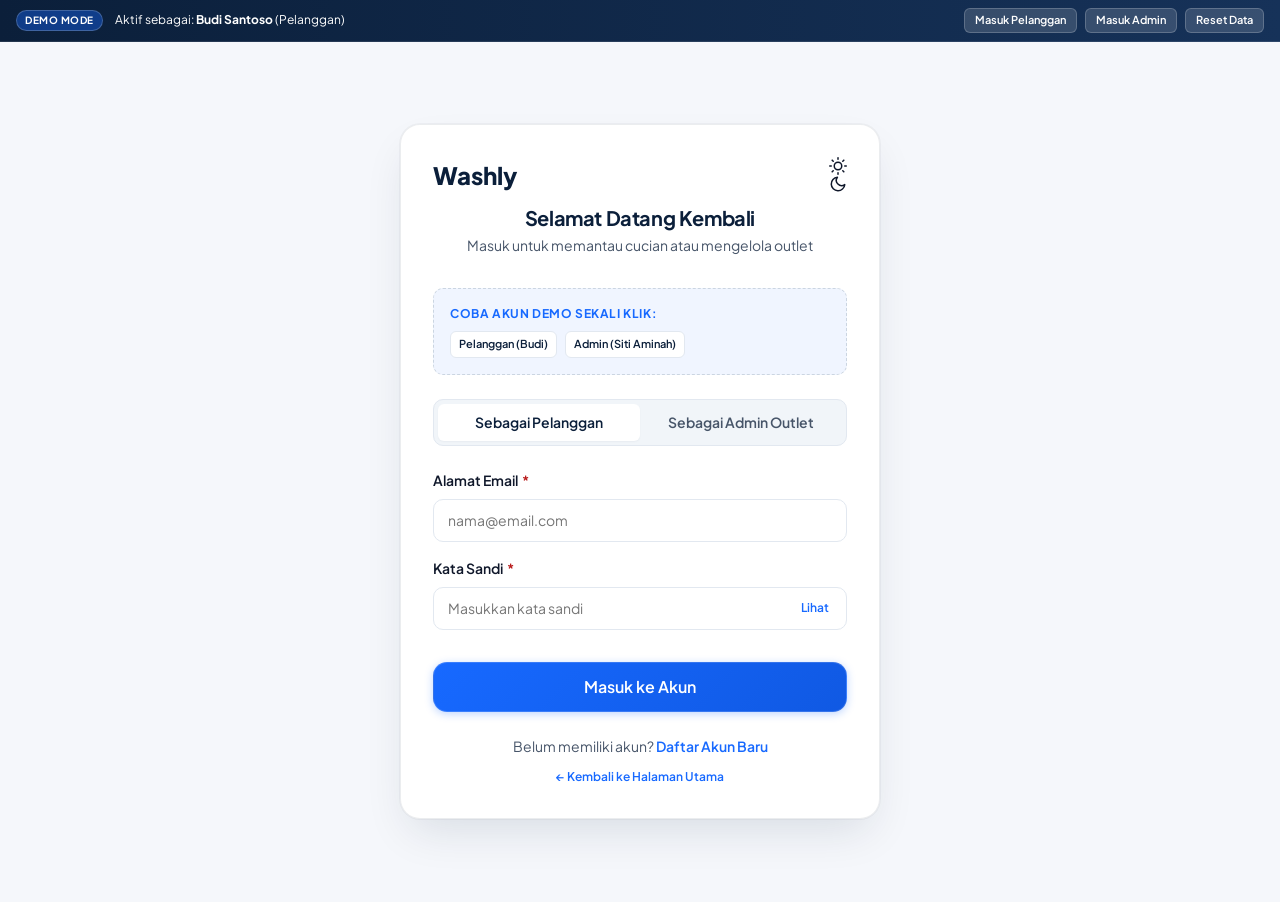
==== commit d28919a2: "feat(theme): wire persisted theme across all pages Co-authored-by: Copilot <223556219+Copilot@users." ====
--- a/login.html
+++ b/login.html
@@ -4,6 +4,18 @@
   <meta charset="UTF-8">
   <meta name="viewport" content="width=device-width, initial-scale=1.0">
   <title>Masuk ke Akun Washly</title>
+  <script>
+    (function() {
+      try {
+        const theme = localStorage.getItem('washly_theme');
+        if (theme === 'dark') {
+          document.documentElement.setAttribute('data-theme', 'dark');
+        } else {
+          document.documentElement.setAttribute('data-theme', 'light');
+        }
+      } catch (e) {}
+    })();
+  </script>
   <meta name="description" content="Masuk ke portal Washly Laundry untuk memantau status cucian, riwayat pesanan, atau akses dasbor admin.">
 
   <link rel="stylesheet" href="css/reset.css">
@@ -17,9 +29,20 @@
   <div class="auth-wrapper">
     <div class="auth-card">
       <div class="auth-header">
-        <a href="index.html" class="auth-logo">
-          <span>Washly</span>
-        </a>
+        <div class="flex items-center justify-between mb-sm">
+          <a href="index.html" class="auth-logo" style="margin-bottom:0;"><span>Washly</span></a>
+          <button type="button" class="theme-toggle-btn" id="theme-toggle" aria-label="Beralih ke mode gelap" title="Beralih Mode Gelap / Terang">
+            <span class="theme-toggle-icon icon-sun" aria-hidden="true">
+              <svg width="18" height="18" viewBox="0 0 24 24" fill="none" stroke="currentColor" stroke-width="2" stroke-linecap="round" stroke-linejoin="round"><circle cx="12" cy="12" r="5"></circle><line x1="12" y1="1" x2="12" y2="3"></line><line x1="12" y1="21" x2="12" y2="23"></line><line x1="4.22" y1="4.22" x2="5.64" y2="5.64"></line><line x1="18.36" y1="18.36" x2="19.78" y2="19.78"></line><line x1="1" y1="12" x2="3" y2="12"></line><line x1="21" y1="12" x2="23" y2="12"></line><line x1="4.22" y1="19.78" x2="5.64" y2="18.36"></line><line x1="18.36" y1="5.64" x2="19.78" y2="4.22"></line></svg>
+            </span>
+            <span class="theme-toggle-icon icon-moon" aria-hidden="true">
+              <svg width="18" height="18" viewBox="0 0 24 24" fill="none" stroke="currentColor" stroke-width="2" stroke-linecap="round" stroke-linejoin="round"><path d="M21 12.79A9 9 0 1 1 11.21 3 7 7 0 0 0 21 12.79z"></path></svg>
+            </span>
+          </button>
+        </div>
+
+
+
         <h1 class="auth-title">Selamat Datang Kembali</h1>
         <p class="auth-desc">Masuk untuk memantau cucian atau mengelola outlet</p>
       </div>
